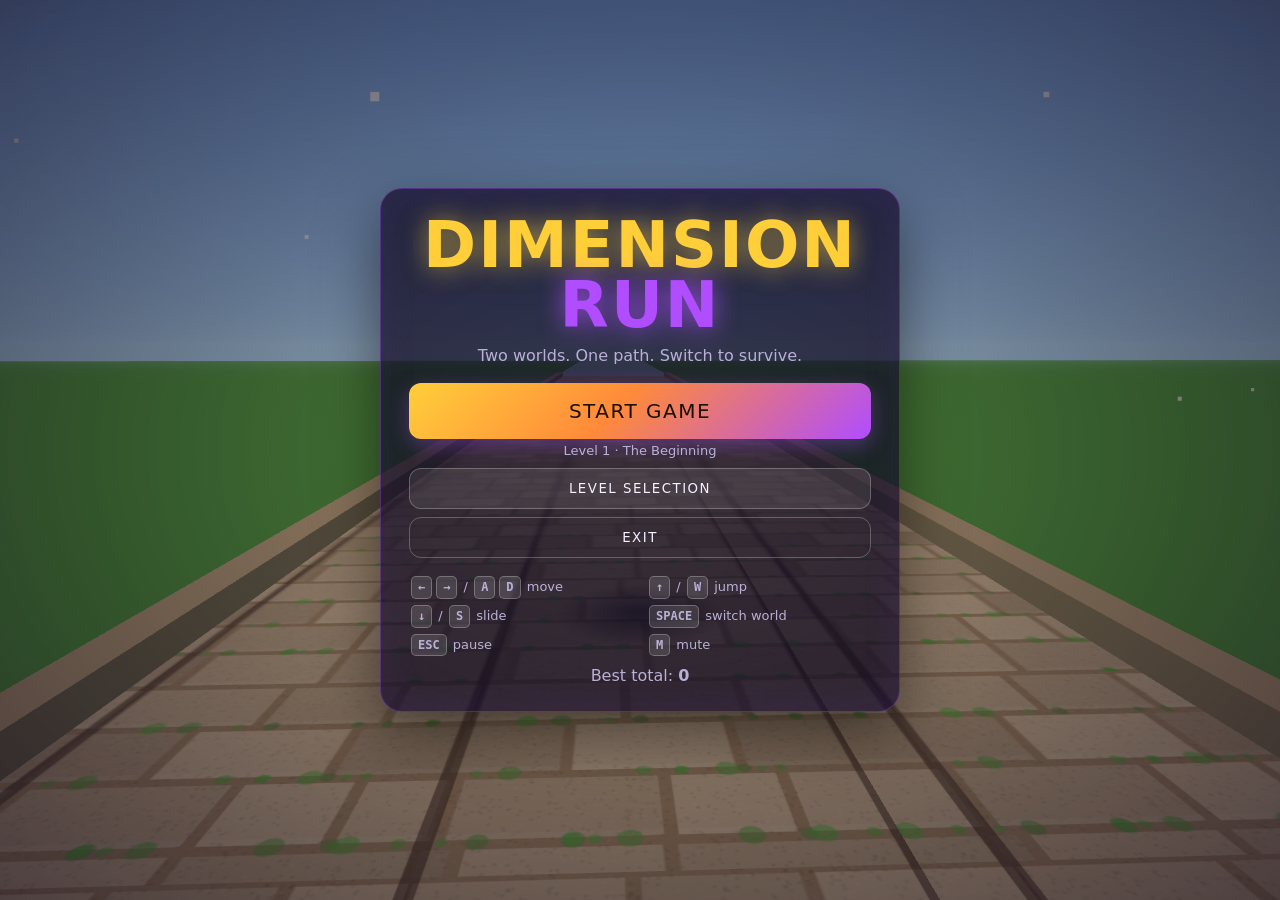
==== index.html @ 05f04827 "Fix floor flicker, add root redirect for GitHub Pages - Split long floor strips into 50 m pieces and" ====
<!doctype html>
<html lang="en">
<head>
  <meta charset="utf-8">
  <title>Dimension Run</title>
  <meta http-equiv="refresh" content="0; url=dimension-run/">
  <style>body { background: #0c0618; color: #f4f0ff; font-family: system-ui, sans-serif; text-align: center; padding-top: 20vh; } a { color: #ffcf3a; }</style>
</head>
<body>
  <p>Loading Dimension Run… <a href="dimension-run/">Click here</a> if nothing happens.</p>
</body>
</html>
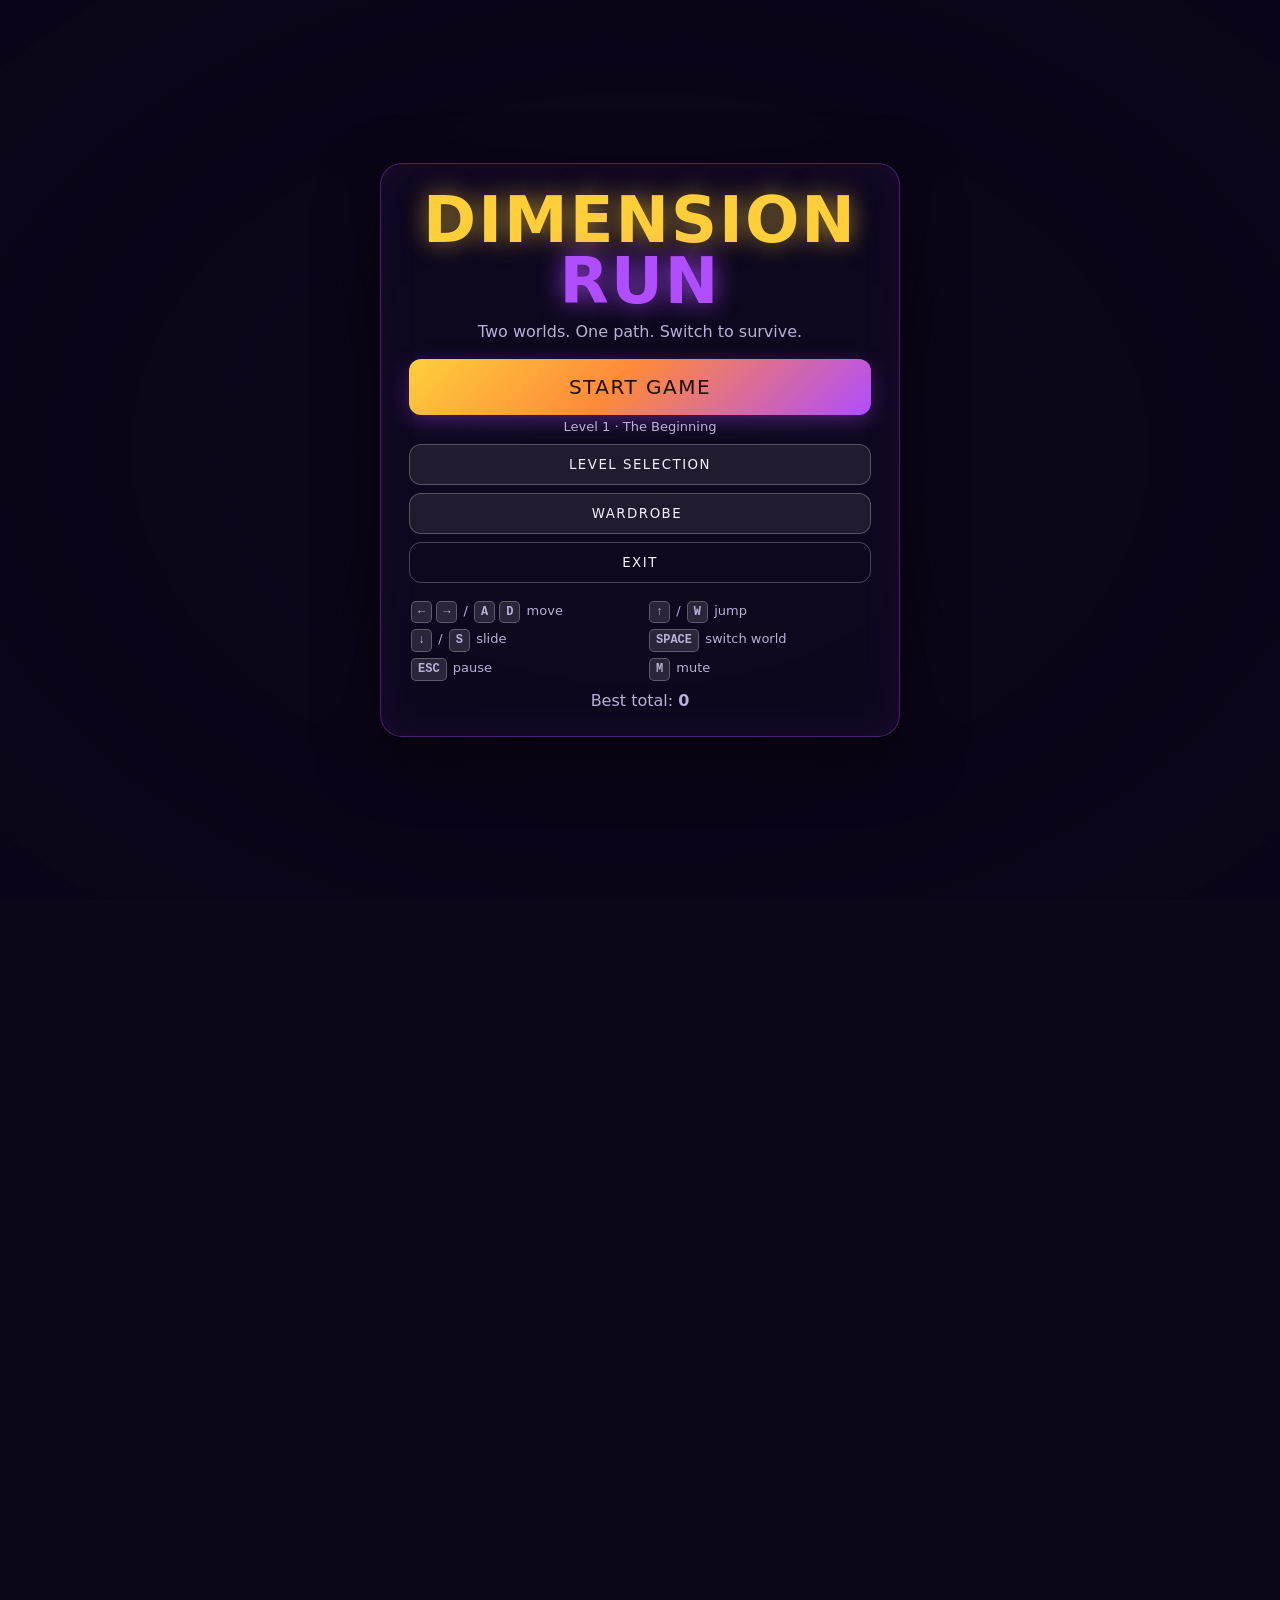
==== commit 9fba4071: "Add version numbers to asset links so phones load the new files Co-Authored-By: Claude Opus 5.5 <nor" ====
--- a/index.html
+++ b/index.html
@@ -3,10 +3,10 @@
 <head>
   <meta charset="utf-8">
   <title>Dimension Run</title>
-  <meta http-equiv="refresh" content="0; url=dimension-run/">
+  <meta http-equiv="refresh" content="0; url=dimension-run/?v=2">
   <style>body { background: #0c0618; color: #f4f0ff; font-family: system-ui, sans-serif; text-align: center; padding-top: 20vh; } a { color: #ffcf3a; }</style>
 </head>
 <body>
-  <p>Loading Dimension Run… <a href="dimension-run/">Click here</a> if nothing happens.</p>
+  <p>Loading Dimension Run… <a href="dimension-run/?v=2">Click here</a> if nothing happens.</p>
 </body>
 </html>
